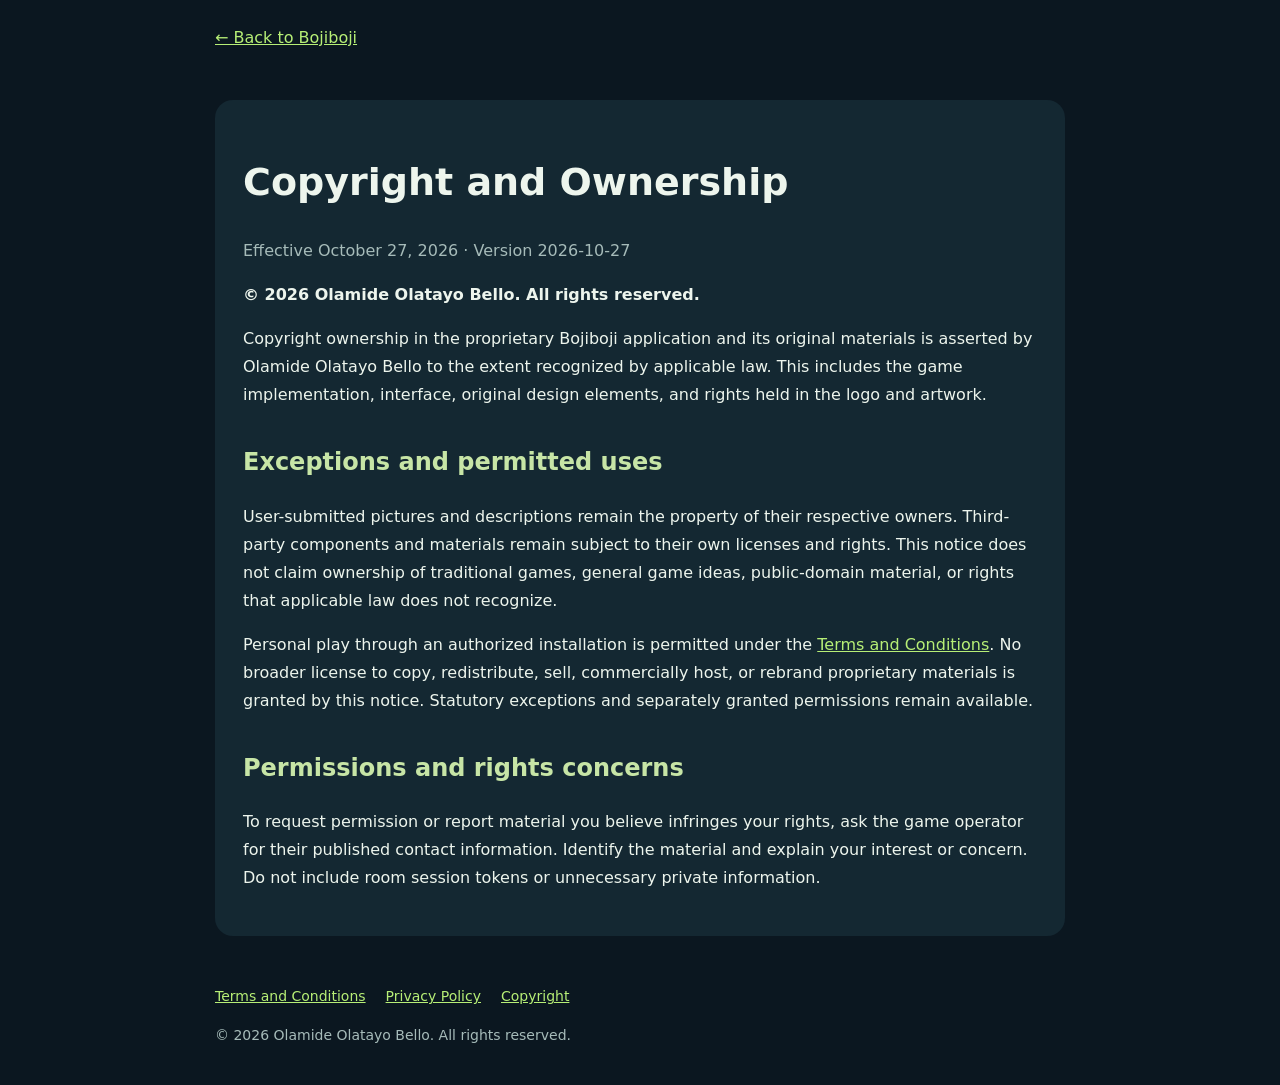
==== legal/copyright.html @ 7b801fd5 "Add Olamidepanel Ansible deployment, legal pages and privacy controls" ====
<!doctype html><html lang="en"><head><meta charset="utf-8"><meta name="viewport" content="width=device-width,initial-scale=1"><meta name="theme-color" content="#142832"><link rel="icon" href="/assets/boji-mark.svg" type="image/svg+xml"><title>Copyright and Ownership · Bojiboji</title><style>body{margin:0;background:#0b1720;color:#edf5ed;font:16px/1.75 system-ui}main,header,footer{max-width:850px;margin:auto;padding:24px}a{color:#b7ef76}h1{font-size:38px;line-height:1.2}h2{margin-top:32px;color:#c7e5a6}.date{color:#a6bbb9}article{background:#142832;border-radius:18px;padding:28px}button{padding:12px;border:0;border-radius:9px;background:#b7ef76;color:#102419;font:inherit;cursor:pointer}footer{color:#a6bbb9;font-size:14px}nav{display:flex;gap:20px;flex-wrap:wrap}@media(max-width:600px){main,header,footer{padding:16px}article{padding:18px}}</style></head><body><header><a href="/">← Back to Bojiboji</a></header><main><article><h1>Copyright and Ownership</h1><p class="date">Effective October 27, 2026 · Version 2026-10-27</p><p><strong>© 2026 Olamide Olatayo Bello. All rights reserved.</strong></p><p>Copyright ownership in the proprietary Bojiboji application and its original materials is asserted by Olamide Olatayo Bello to the extent recognized by applicable law. This includes the game implementation, interface, original design elements, and rights held in the logo and artwork.</p><h2>Exceptions and permitted uses</h2><p>User-submitted pictures and descriptions remain the property of their respective owners. Third-party components and materials remain subject to their own licenses and rights. This notice does not claim ownership of traditional games, general game ideas, public-domain material, or rights that applicable law does not recognize.</p><p>Personal play through an authorized installation is permitted under the <a href="/legal/terms.html">Terms and Conditions</a>. No broader license to copy, redistribute, sell, commercially host, or rebrand proprietary materials is granted by this notice. Statutory exceptions and separately granted permissions remain available.</p><h2>Permissions and rights concerns</h2><p>To request permission or report material you believe infringes your rights, <span data-contact>ask the game operator for their published contact information.</span> Identify the material and explain your interest or concern. Do not include room session tokens or unnecessary private information.</p></article></main><footer><nav><a href="/legal/terms.html">Terms and Conditions</a><a href="/legal/privacy.html">Privacy Policy</a><a href="/legal/copyright.html">Copyright</a></nav><p>© 2026 Olamide Olatayo Bello. All rights reserved.</p></footer><script src="/legal/legal.js"></script></body></html>
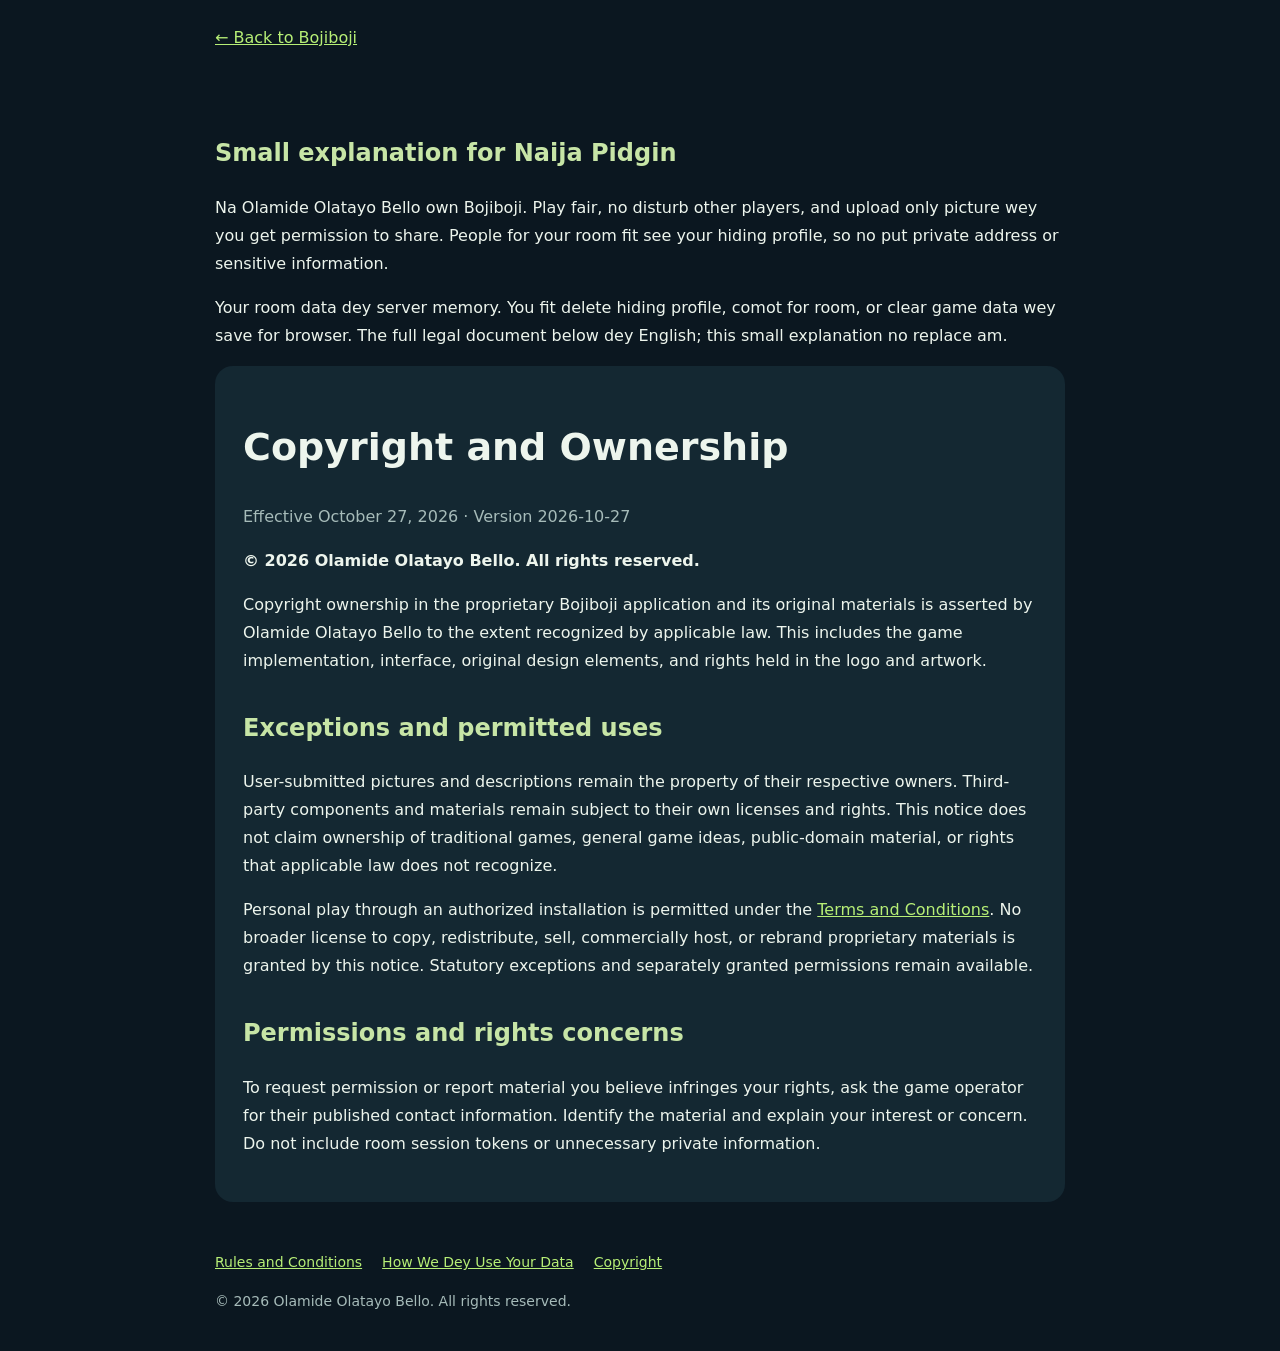
==== commit e5b2a348: "Make Nigerian Pidgin the default with saved English switching and localized gameplay" ====
--- a/legal/copyright.html
+++ b/legal/copyright.html
@@ -1 +1 @@
-<!doctype html><html lang="en"><head><meta charset="utf-8"><meta name="viewport" content="width=device-width,initial-scale=1"><meta name="theme-color" content="#142832"><link rel="icon" href="/assets/boji-mark.svg" type="image/svg+xml"><title>Copyright and Ownership · Bojiboji</title><style>body{margin:0;background:#0b1720;color:#edf5ed;font:16px/1.75 system-ui}main,header,footer{max-width:850px;margin:auto;padding:24px}a{color:#b7ef76}h1{font-size:38px;line-height:1.2}h2{margin-top:32px;color:#c7e5a6}.date{color:#a6bbb9}article{background:#142832;border-radius:18px;padding:28px}button{padding:12px;border:0;border-radius:9px;background:#b7ef76;color:#102419;font:inherit;cursor:pointer}footer{color:#a6bbb9;font-size:14px}nav{display:flex;gap:20px;flex-wrap:wrap}@media(max-width:600px){main,header,footer{padding:16px}article{padding:18px}}</style></head><body><header><a href="/">← Back to Bojiboji</a></header><main><article><h1>Copyright and Ownership</h1><p class="date">Effective October 27, 2026 · Version 2026-10-27</p><p><strong>© 2026 Olamide Olatayo Bello. All rights reserved.</strong></p><p>Copyright ownership in the proprietary Bojiboji application and its original materials is asserted by Olamide Olatayo Bello to the extent recognized by applicable law. This includes the game implementation, interface, original design elements, and rights held in the logo and artwork.</p><h2>Exceptions and permitted uses</h2><p>User-submitted pictures and descriptions remain the property of their respective owners. Third-party components and materials remain subject to their own licenses and rights. This notice does not claim ownership of traditional games, general game ideas, public-domain material, or rights that applicable law does not recognize.</p><p>Personal play through an authorized installation is permitted under the <a href="/legal/terms.html">Terms and Conditions</a>. No broader license to copy, redistribute, sell, commercially host, or rebrand proprietary materials is granted by this notice. Statutory exceptions and separately granted permissions remain available.</p><h2>Permissions and rights concerns</h2><p>To request permission or report material you believe infringes your rights, <span data-contact>ask the game operator for their published contact information.</span> Identify the material and explain your interest or concern. Do not include room session tokens or unnecessary private information.</p></article></main><footer><nav><a href="/legal/terms.html">Terms and Conditions</a><a href="/legal/privacy.html">Privacy Policy</a><a href="/legal/copyright.html">Copyright</a></nav><p>© 2026 Olamide Olatayo Bello. All rights reserved.</p></footer><script src="/legal/legal.js"></script></body></html>+<!doctype html><html lang="en"><head><meta charset="utf-8"><meta name="viewport" content="width=device-width,initial-scale=1"><meta name="theme-color" content="#142832"><link rel="icon" href="/assets/boji-mark.svg" type="image/svg+xml"><title>Copyright and Ownership · Bojiboji</title><style>body{margin:0;background:#0b1720;color:#edf5ed;font:16px/1.75 system-ui}main,header,footer{max-width:850px;margin:auto;padding:24px}a{color:#b7ef76}h1{font-size:38px;line-height:1.2}h2{margin-top:32px;color:#c7e5a6}.date{color:#a6bbb9}article{background:#142832;border-radius:18px;padding:28px}button{padding:12px;border:0;border-radius:9px;background:#b7ef76;color:#102419;font:inherit;cursor:pointer}footer{color:#a6bbb9;font-size:14px}nav{display:flex;gap:20px;flex-wrap:wrap}@media(max-width:600px){main,header,footer{padding:16px}article{padding:18px}}</style></head><body><header><a href="/">← Back to Bojiboji</a></header><main><aside data-locale="pcm" lang="pcm"><h2>Small explanation for Naija Pidgin</h2><p>Na Olamide Olatayo Bello own Bojiboji. Play fair, no disturb other players, and upload only picture wey you get permission to share. People for your room fit see your hiding profile, so no put private address or sensitive information.</p><p>Your room data dey server memory. You fit delete hiding profile, comot for room, or clear game data wey save for browser. The full legal document below dey English; this small explanation no replace am.</p></aside><article lang="en" data-no-i18n><h1>Copyright and Ownership</h1><p class="date">Effective October 27, 2026 · Version 2026-10-27</p><p><strong>© 2026 Olamide Olatayo Bello. All rights reserved.</strong></p><p>Copyright ownership in the proprietary Bojiboji application and its original materials is asserted by Olamide Olatayo Bello to the extent recognized by applicable law. This includes the game implementation, interface, original design elements, and rights held in the logo and artwork.</p><h2>Exceptions and permitted uses</h2><p>User-submitted pictures and descriptions remain the property of their respective owners. Third-party components and materials remain subject to their own licenses and rights. This notice does not claim ownership of traditional games, general game ideas, public-domain material, or rights that applicable law does not recognize.</p><p>Personal play through an authorized installation is permitted under the <a href="/legal/terms.html">Terms and Conditions</a>. No broader license to copy, redistribute, sell, commercially host, or rebrand proprietary materials is granted by this notice. Statutory exceptions and separately granted permissions remain available.</p><h2>Permissions and rights concerns</h2><p>To request permission or report material you believe infringes your rights, <span data-contact>ask the game operator for their published contact information.</span> Identify the material and explain your interest or concern. Do not include room session tokens or unnecessary private information.</p></article></main><footer><nav><a href="/legal/terms.html">Terms and Conditions</a><a href="/legal/privacy.html">Privacy Policy</a><a href="/legal/copyright.html">Copyright</a></nav><p>© 2026 Olamide Olatayo Bello. All rights reserved.</p></footer><script src="/locales/pcm.js"></script><script src="/i18n.js"></script><script src="/legal/legal.js"></script></body></html>
